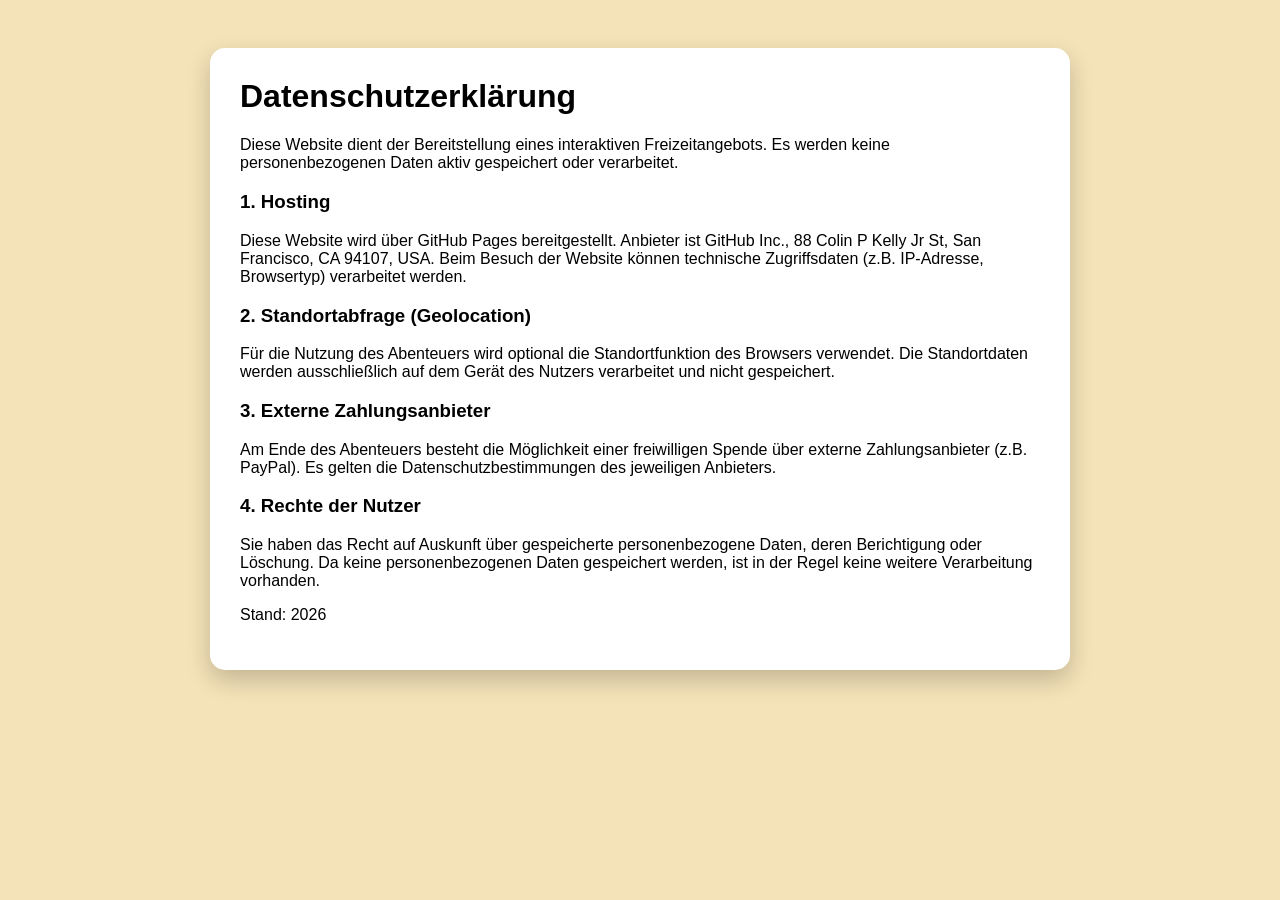
==== datenschutz.html @ e2b3b97d "Add files via upload" ====
<!DOCTYPE html>
<html lang="de">
<head>
<meta charset="UTF-8">
<meta name="viewport" content="width=device-width, initial-scale=1.0">
<title>Datenschutz</title>

<style>
body{
  font-family: Arial;
  background:#f4e2b8;
  padding:40px;
}
.card{
  background:white;
  max-width:800px;
  margin:auto;
  padding:30px;
  border-radius:15px;
  box-shadow:0 10px 25px rgba(0,0,0,0.2);
}
h1{
  margin-top:0;
}
</style>
</head>

<body>

<div class="card">

<h1>Datenschutzerklärung</h1>

<p>
Diese Website dient der Bereitstellung eines interaktiven Freizeitangebots.
Es werden keine personenbezogenen Daten aktiv gespeichert oder verarbeitet.
</p>

<h3>1. Hosting</h3>
<p>
Diese Website wird über GitHub Pages bereitgestellt.
Anbieter ist GitHub Inc., 88 Colin P Kelly Jr St, San Francisco, CA 94107, USA.
Beim Besuch der Website können technische Zugriffsdaten
(z.B. IP-Adresse, Browsertyp) verarbeitet werden.
</p>

<h3>2. Standortabfrage (Geolocation)</h3>
<p>
Für die Nutzung des Abenteuers wird optional die Standortfunktion
des Browsers verwendet. Die Standortdaten werden ausschließlich
auf dem Gerät des Nutzers verarbeitet und nicht gespeichert.
</p>

<h3>3. Externe Zahlungsanbieter</h3>
<p>
Am Ende des Abenteuers besteht die Möglichkeit einer freiwilligen Spende
über externe Zahlungsanbieter (z.B. PayPal).
Es gelten die Datenschutzbestimmungen des jeweiligen Anbieters.
</p>

<h3>4. Rechte der Nutzer</h3>
<p>
Sie haben das Recht auf Auskunft über gespeicherte personenbezogene Daten,
deren Berichtigung oder Löschung.
Da keine personenbezogenen Daten gespeichert werden,
ist in der Regel keine weitere Verarbeitung vorhanden.
</p>

<p>
Stand: 2026
</p>

</div>

</body>
</html>
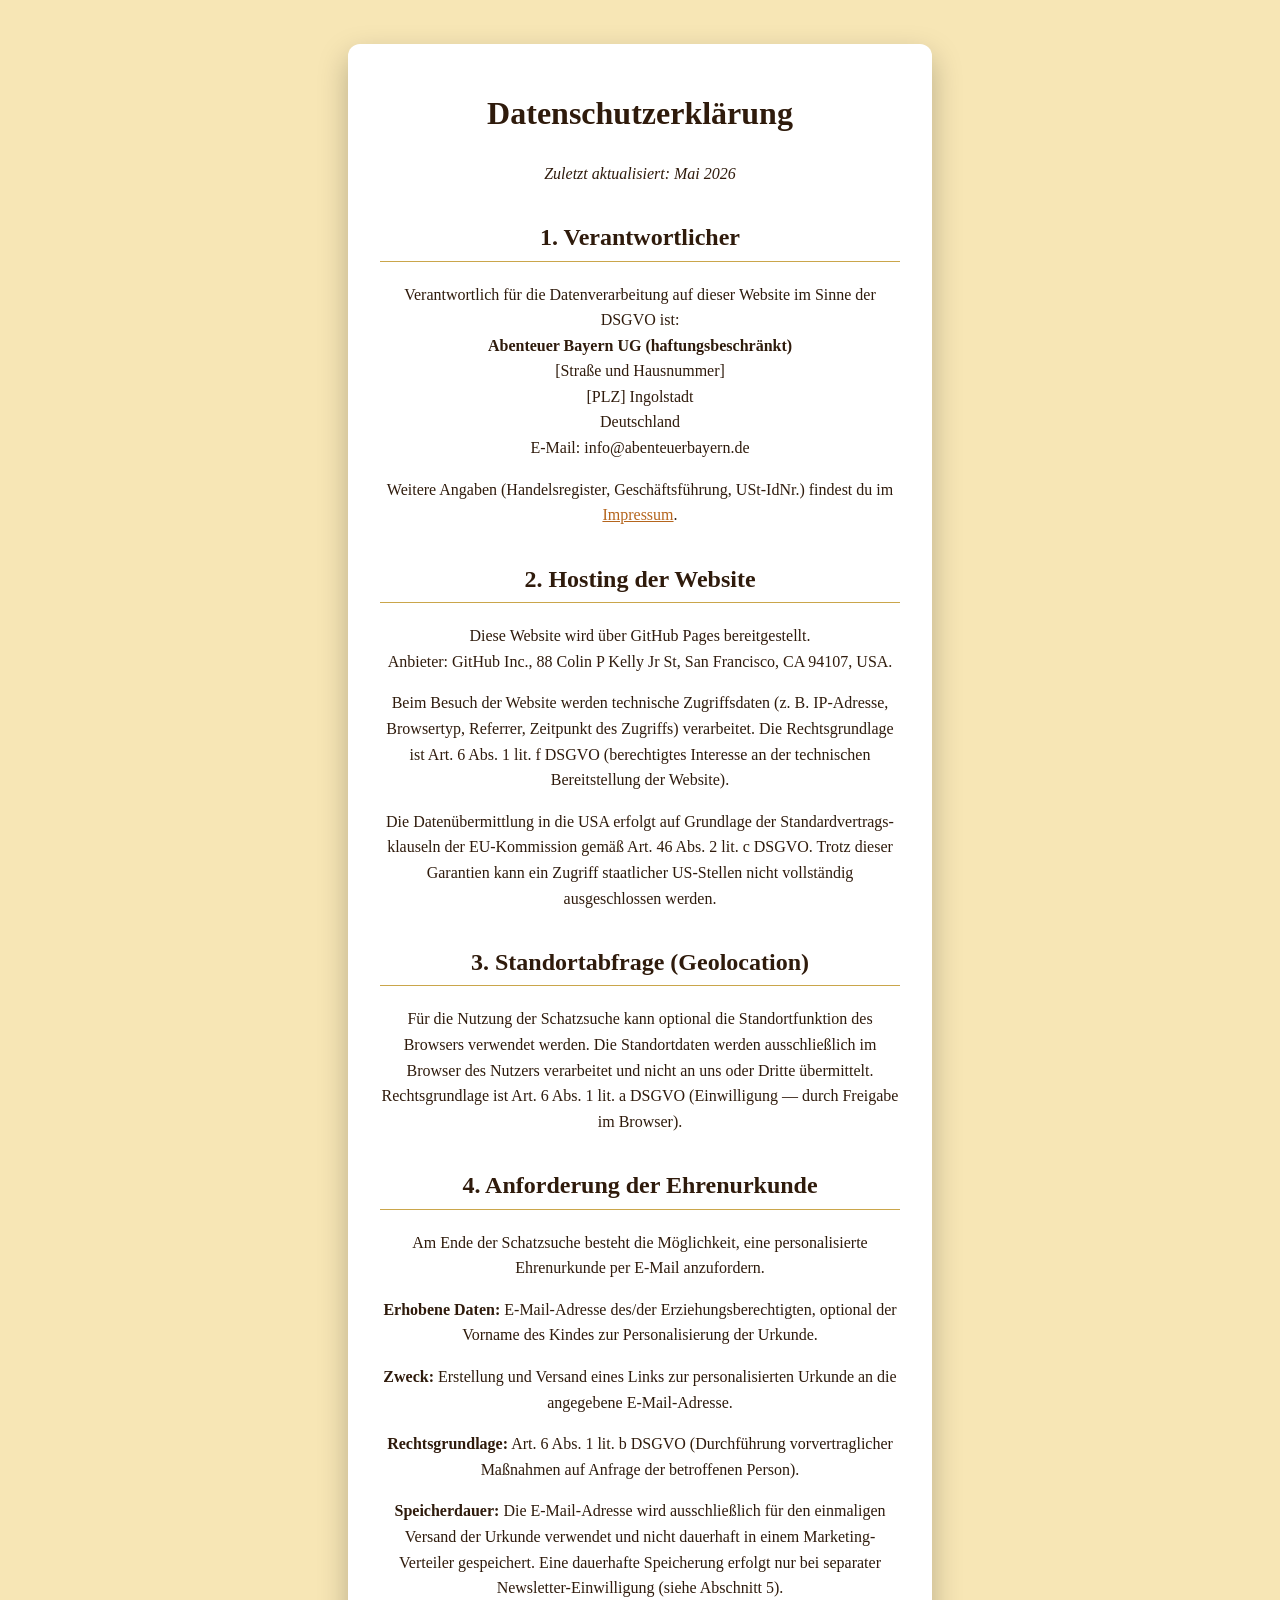
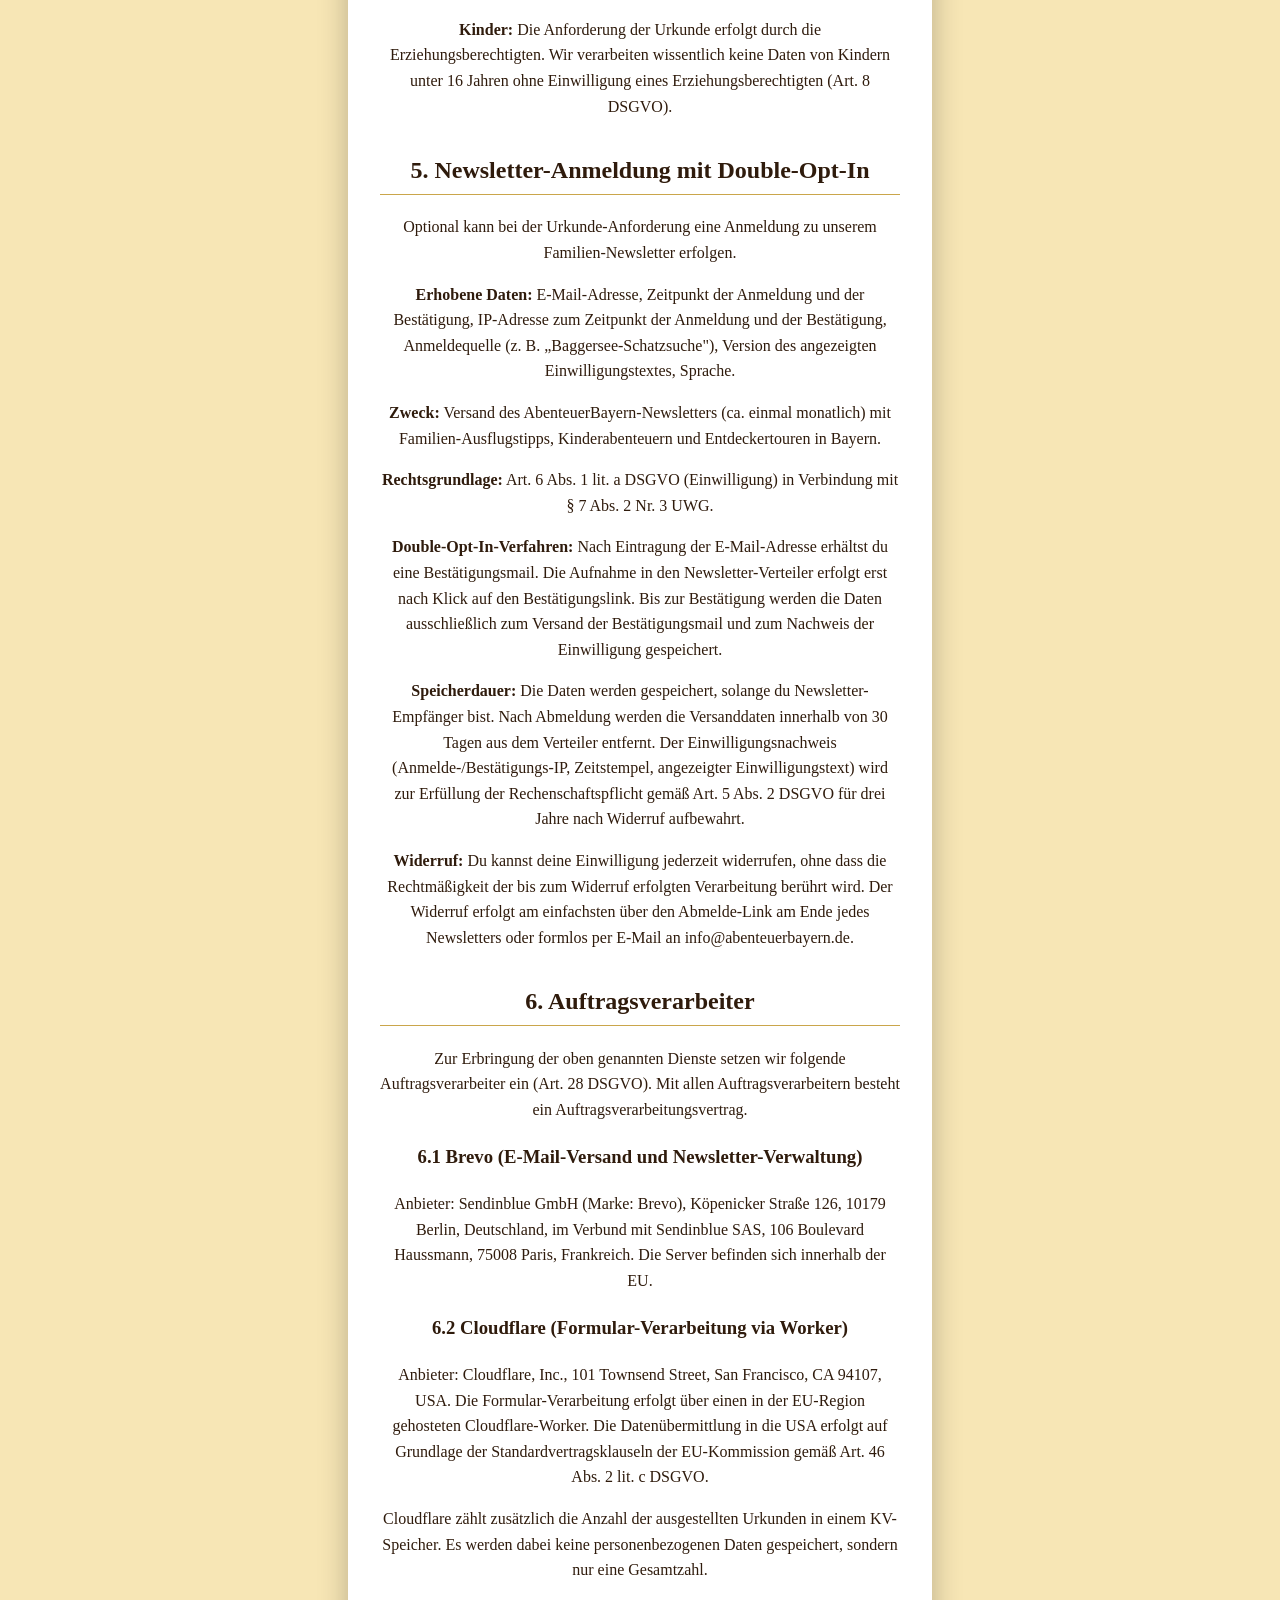
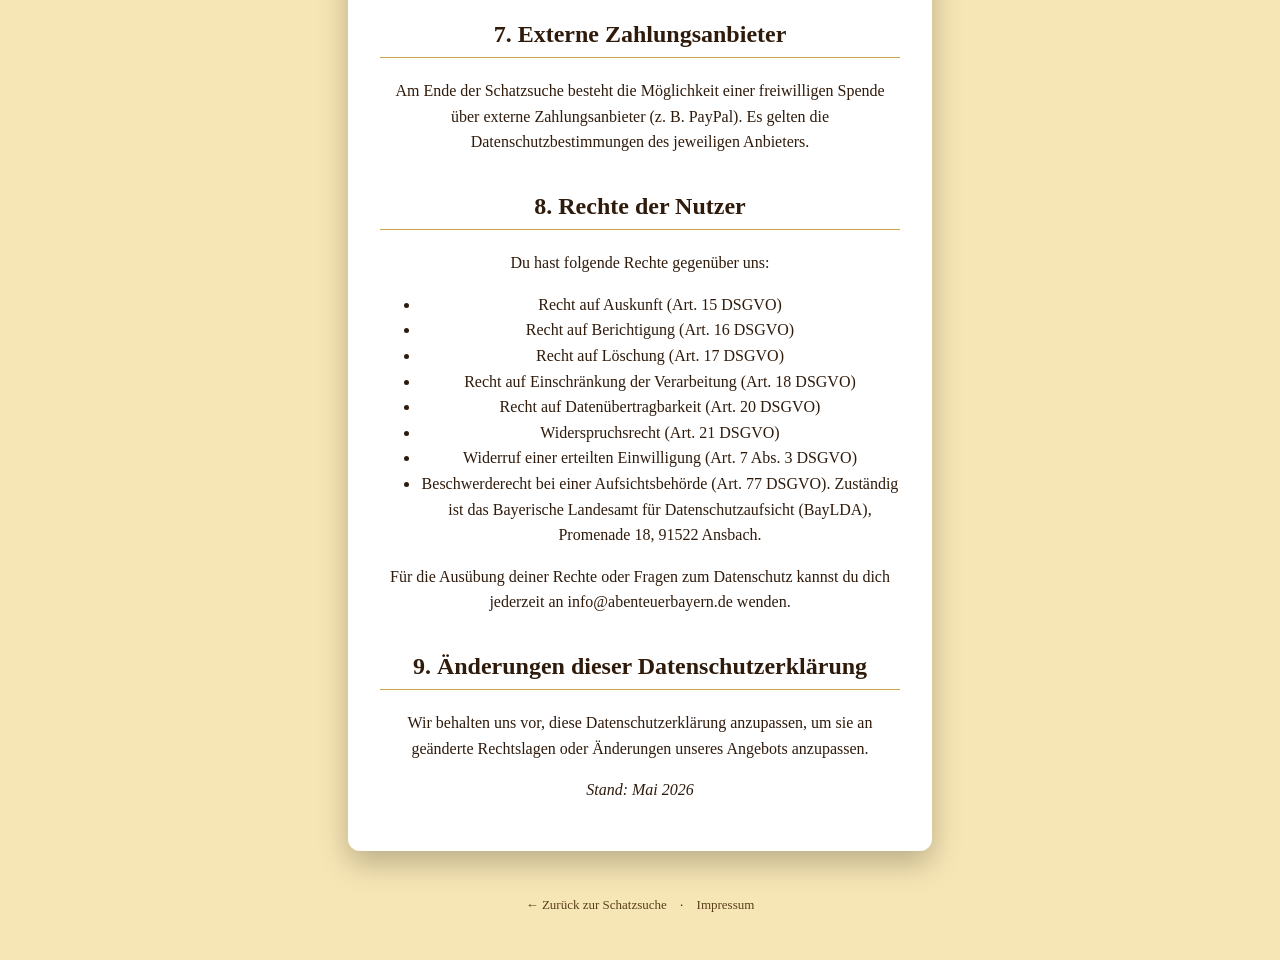
==== commit bc78503a: "Add files via upload" ====
--- a/datenschutz.html
+++ b/datenschutz.html
@@ -1,75 +1,204 @@
 <!DOCTYPE html>
 <html lang="de">
 <head>
-<meta charset="UTF-8">
-<meta name="viewport" content="width=device-width, initial-scale=1.0">
-<title>Datenschutz</title>
-
-<style>
-body{
-  font-family: Arial;
-  background:#f4e2b8;
-  padding:40px;
-}
-.card{
-  background:white;
-  max-width:800px;
-  margin:auto;
-  padding:30px;
-  border-radius:15px;
-  box-shadow:0 10px 25px rgba(0,0,0,0.2);
-}
-h1{
-  margin-top:0;
-}
-</style>
+  <meta charset="UTF-8">
+  <meta name="viewport" content="width=device-width, initial-scale=1.0">
+  <title>Datenschutzerklärung — Der Schatz des Seehüters</title>
+  <link rel="stylesheet" href="style.css">
+  <style>
+    body { max-width: 780px; margin: 0 auto; padding: 24px; font-family: Georgia, serif; line-height: 1.6; color: #2f1b0c; background: #f7e6b5; }
+    h1 { margin-top: 12px; }
+    h2 { margin-top: 32px; border-bottom: 1px solid #caa64b; padding-bottom: 4px; }
+    h3 { margin-top: 20px; }
+    a { color: #b5651d; }
+    .card { background: #fff; padding: 32px; border-radius: 12px; }
+    .footer-links { text-align: center; margin-top: 24px; }
+  </style>
 </head>
-
 <body>
 
 <div class="card">
 
 <h1>Datenschutzerklärung</h1>
-
-<p>
-Diese Website dient der Bereitstellung eines interaktiven Freizeitangebots.
-Es werden keine personenbezogenen Daten aktiv gespeichert oder verarbeitet.
-</p>
-
-<h3>1. Hosting</h3>
-<p>
-Diese Website wird über GitHub Pages bereitgestellt.
-Anbieter ist GitHub Inc., 88 Colin P Kelly Jr St, San Francisco, CA 94107, USA.
-Beim Besuch der Website können technische Zugriffsdaten
-(z.B. IP-Adresse, Browsertyp) verarbeitet werden.
-</p>
-
-<h3>2. Standortabfrage (Geolocation)</h3>
-<p>
-Für die Nutzung des Abenteuers wird optional die Standortfunktion
-des Browsers verwendet. Die Standortdaten werden ausschließlich
-auf dem Gerät des Nutzers verarbeitet und nicht gespeichert.
-</p>
-
-<h3>3. Externe Zahlungsanbieter</h3>
-<p>
-Am Ende des Abenteuers besteht die Möglichkeit einer freiwilligen Spende
-über externe Zahlungsanbieter (z.B. PayPal).
-Es gelten die Datenschutzbestimmungen des jeweiligen Anbieters.
-</p>
-
-<h3>4. Rechte der Nutzer</h3>
-<p>
-Sie haben das Recht auf Auskunft über gespeicherte personenbezogene Daten,
-deren Berichtigung oder Löschung.
-Da keine personenbezogenen Daten gespeichert werden,
-ist in der Regel keine weitere Verarbeitung vorhanden.
-</p>
-
-<p>
-Stand: 2026
-</p>
-
+<p><em>Zuletzt aktualisiert: Mai 2026</em></p>
+
+<h2>1. Verantwortlicher</h2>
+<p>
+  Verantwortlich für die Datenverarbeitung auf dieser Website im Sinne der DSGVO ist:<br>
+  <strong>Abenteuer Bayern UG (haftungsbeschränkt)</strong><br>
+  [Straße und Hausnummer]<br>
+  [PLZ] Ingolstadt<br>
+  Deutschland<br>
+  E-Mail: info@abenteuerbayern.de
+</p>
+<p>
+  Weitere Angaben (Handelsregister, Geschäftsführung, USt-IdNr.) findest du im
+  <a href="impressum.html">Impressum</a>.
+</p>
+
+<h2>2. Hosting der Website</h2>
+<p>
+  Diese Website wird über GitHub Pages bereitgestellt.<br>
+  Anbieter: GitHub Inc., 88 Colin P Kelly Jr St, San Francisco, CA 94107, USA.
+</p>
+<p>
+  Beim Besuch der Website werden technische Zugriffsdaten (z. B. IP-Adresse,
+  Browsertyp, Referrer, Zeitpunkt des Zugriffs) verarbeitet. Die Rechtsgrundlage
+  ist Art. 6 Abs. 1 lit. f DSGVO (berechtigtes Interesse an der technischen
+  Bereitstellung der Website).
+</p>
+<p>
+  Die Datenübermittlung in die USA erfolgt auf Grundlage der Standardvertrags-
+  klauseln der EU-Kommission gemäß Art. 46 Abs. 2 lit. c DSGVO. Trotz dieser
+  Garantien kann ein Zugriff staatlicher US-Stellen nicht vollständig ausgeschlossen
+  werden.
+</p>
+
+<h2>3. Standortabfrage (Geolocation)</h2>
+<p>
+  Für die Nutzung der Schatzsuche kann optional die Standortfunktion des Browsers
+  verwendet werden. Die Standortdaten werden ausschließlich im Browser des Nutzers
+  verarbeitet und nicht an uns oder Dritte übermittelt. Rechtsgrundlage ist Art. 6
+  Abs. 1 lit. a DSGVO (Einwilligung — durch Freigabe im Browser).
+</p>
+
+<h2>4. Anforderung der Ehrenurkunde</h2>
+<p>
+  Am Ende der Schatzsuche besteht die Möglichkeit, eine personalisierte
+  Ehrenurkunde per E-Mail anzufordern.
+</p>
+<p>
+  <strong>Erhobene Daten:</strong> E-Mail-Adresse des/der Erziehungsberechtigten,
+  optional der Vorname des Kindes zur Personalisierung der Urkunde.
+</p>
+<p>
+  <strong>Zweck:</strong> Erstellung und Versand eines Links zur personalisierten
+  Urkunde an die angegebene E-Mail-Adresse.
+</p>
+<p>
+  <strong>Rechtsgrundlage:</strong> Art. 6 Abs. 1 lit. b DSGVO (Durchführung
+  vorvertraglicher Maßnahmen auf Anfrage der betroffenen Person).
+</p>
+<p>
+  <strong>Speicherdauer:</strong> Die E-Mail-Adresse wird ausschließlich für den
+  einmaligen Versand der Urkunde verwendet und nicht dauerhaft in einem Marketing-
+  Verteiler gespeichert. Eine dauerhafte Speicherung erfolgt nur bei separater
+  Newsletter-Einwilligung (siehe Abschnitt 5).
+</p>
+<p>
+  <strong>Kinder:</strong> Die Anforderung der Urkunde erfolgt durch die
+  Erziehungsberechtigten. Wir verarbeiten wissentlich keine Daten von Kindern
+  unter 16 Jahren ohne Einwilligung eines Erziehungsberechtigten (Art. 8 DSGVO).
+</p>
+
+<h2>5. Newsletter-Anmeldung mit Double-Opt-In</h2>
+<p>
+  Optional kann bei der Urkunde-Anforderung eine Anmeldung zu unserem
+  Familien-Newsletter erfolgen.
+</p>
+<p>
+  <strong>Erhobene Daten:</strong> E-Mail-Adresse, Zeitpunkt der Anmeldung und
+  der Bestätigung, IP-Adresse zum Zeitpunkt der Anmeldung und der Bestätigung,
+  Anmeldequelle (z. B. „Baggersee-Schatzsuche"), Version des angezeigten
+  Einwilligungstextes, Sprache.
+</p>
+<p>
+  <strong>Zweck:</strong> Versand des AbenteuerBayern-Newsletters (ca. einmal
+  monatlich) mit Familien-Ausflugstipps, Kinderabenteuern und Entdeckertouren in
+  Bayern.
+</p>
+<p>
+  <strong>Rechtsgrundlage:</strong> Art. 6 Abs. 1 lit. a DSGVO (Einwilligung) in
+  Verbindung mit § 7 Abs. 2 Nr. 3 UWG.
+</p>
+<p>
+  <strong>Double-Opt-In-Verfahren:</strong> Nach Eintragung der E-Mail-Adresse
+  erhältst du eine Bestätigungsmail. Die Aufnahme in den Newsletter-Verteiler
+  erfolgt erst nach Klick auf den Bestätigungslink. Bis zur Bestätigung werden
+  die Daten ausschließlich zum Versand der Bestätigungsmail und zum Nachweis
+  der Einwilligung gespeichert.
+</p>
+<p>
+  <strong>Speicherdauer:</strong> Die Daten werden gespeichert, solange du
+  Newsletter-Empfänger bist. Nach Abmeldung werden die Versanddaten innerhalb
+  von 30 Tagen aus dem Verteiler entfernt. Der Einwilligungsnachweis
+  (Anmelde-/Bestätigungs-IP, Zeitstempel, angezeigter Einwilligungstext) wird
+  zur Erfüllung der Rechenschaftspflicht gemäß Art. 5 Abs. 2 DSGVO für drei
+  Jahre nach Widerruf aufbewahrt.
+</p>
+<p>
+  <strong>Widerruf:</strong> Du kannst deine Einwilligung jederzeit widerrufen,
+  ohne dass die Rechtmäßigkeit der bis zum Widerruf erfolgten Verarbeitung
+  berührt wird. Der Widerruf erfolgt am einfachsten über den Abmelde-Link am
+  Ende jedes Newsletters oder formlos per E-Mail an info@abenteuerbayern.de.
+</p>
+
+<h2>6. Auftragsverarbeiter</h2>
+<p>
+  Zur Erbringung der oben genannten Dienste setzen wir folgende Auftragsverarbeiter
+  ein (Art. 28 DSGVO). Mit allen Auftragsverarbeitern besteht ein
+  Auftragsverarbeitungsvertrag.
+</p>
+
+<h3>6.1 Brevo (E-Mail-Versand und Newsletter-Verwaltung)</h3>
+<p>
+  Anbieter: Sendinblue GmbH (Marke: Brevo), Köpenicker Straße 126, 10179 Berlin,
+  Deutschland, im Verbund mit Sendinblue SAS, 106 Boulevard Haussmann, 75008
+  Paris, Frankreich. Die Server befinden sich innerhalb der EU.
+</p>
+
+<h3>6.2 Cloudflare (Formular-Verarbeitung via Worker)</h3>
+<p>
+  Anbieter: Cloudflare, Inc., 101 Townsend Street, San Francisco, CA 94107, USA.
+  Die Formular-Verarbeitung erfolgt über einen in der EU-Region gehosteten
+  Cloudflare-Worker. Die Datenübermittlung in die USA erfolgt auf Grundlage
+  der Standardvertragsklauseln der EU-Kommission gemäß Art. 46 Abs. 2 lit. c
+  DSGVO.
+</p>
+<p>
+  Cloudflare zählt zusätzlich die Anzahl der ausgestellten Urkunden in einem
+  KV-Speicher. Es werden dabei keine personenbezogenen Daten gespeichert,
+  sondern nur eine Gesamtzahl.
+</p>
+
+<h2>7. Externe Zahlungsanbieter</h2>
+<p>
+  Am Ende der Schatzsuche besteht die Möglichkeit einer freiwilligen Spende
+  über externe Zahlungsanbieter (z. B. PayPal). Es gelten die
+  Datenschutzbestimmungen des jeweiligen Anbieters.
+</p>
+
+<h2>8. Rechte der Nutzer</h2>
+<p>Du hast folgende Rechte gegenüber uns:</p>
+<ul>
+  <li>Recht auf Auskunft (Art. 15 DSGVO)</li>
+  <li>Recht auf Berichtigung (Art. 16 DSGVO)</li>
+  <li>Recht auf Löschung (Art. 17 DSGVO)</li>
+  <li>Recht auf Einschränkung der Verarbeitung (Art. 18 DSGVO)</li>
+  <li>Recht auf Datenübertragbarkeit (Art. 20 DSGVO)</li>
+  <li>Widerspruchsrecht (Art. 21 DSGVO)</li>
+  <li>Widerruf einer erteilten Einwilligung (Art. 7 Abs. 3 DSGVO)</li>
+  <li>Beschwerderecht bei einer Aufsichtsbehörde (Art. 77 DSGVO). Zuständig ist
+    das Bayerische Landesamt für Datenschutzaufsicht (BayLDA), Promenade 18,
+    91522 Ansbach.</li>
+</ul>
+<p>
+  Für die Ausübung deiner Rechte oder Fragen zum Datenschutz kannst du dich
+  jederzeit an info@abenteuerbayern.de wenden.
+</p>
+
+<h2>9. Änderungen dieser Datenschutzerklärung</h2>
+<p>
+  Wir behalten uns vor, diese Datenschutzerklärung anzupassen, um sie an
+  geänderte Rechtslagen oder Änderungen unseres Angebots anzupassen.
+</p>
+
+<p><em>Stand: Mai 2026</em></p>
+
+</div>
+
+<div class="footer-links">
+  <a href="index.html">← Zurück zur Schatzsuche</a> · <a href="impressum.html">Impressum</a>
 </div>
 
 </body>
--- a/style.css
+++ b/style.css
@@ -0,0 +1,275 @@
+/* =============================================
+   DER SCHATZ DES SEEHÜTERS — Stylesheet
+   ============================================= */
+
+body {
+  margin: 0;
+  font-family: 'Trebuchet MS', Arial;
+  text-align: center;
+  color: #2f1b0c;
+  background-image: url("pirate-adventure.jpg");
+  background-size: cover;
+  background-position: center;
+  background-attachment: fixed;
+}
+
+/* LAYOUT */
+.overlay {
+  background: transparent;
+  min-height: 100vh;
+  padding-bottom: 40px;
+  display: flex;
+  flex-direction: column;
+  align-items: center;
+}
+
+.header {
+  padding: 25px;
+  font-family: 'Pirata One', cursive;
+  font-size: 32px;
+  color: #5a3e1b;
+}
+
+/* PROGRESS BAR */
+.progress {
+  margin: 10px auto;
+  width: 240px;
+  height: 12px;
+  background: #ddd;
+  border-radius: 10px;
+  overflow: hidden;
+}
+
+.progress-bar {
+  height: 100%;
+  background: #ffb703;
+  transition: width 0.5s ease;
+}
+
+/* CARD */
+.card {
+  background: white;
+  margin: 20px auto;
+  padding: 30px;
+  border-radius: 20px;
+  max-width: 520px;
+  box-shadow: 0 12px 30px rgba(0, 0, 0, 0.25);
+}
+
+.story {
+  font-size: 18px;
+  line-height: 1.6;
+}
+
+/* BUTTONS */
+button {
+  padding: 16px 28px;
+  font-size: 18px;
+  border: none;
+  border-radius: 14px;
+  background: #ffb703;
+  cursor: pointer;
+  margin-top: 18px;
+  font-weight: bold;
+  transition: background 0.2s;
+}
+
+button:hover {
+  background: #faa307;
+}
+
+button:active {
+  transform: scale(0.97);
+}
+
+/* ANSWER BUTTONS */
+.answer-buttons {
+  display: flex;
+  flex-direction: column;
+  gap: 10px;
+  margin-top: 15px;
+}
+
+.answer-btn {
+  padding: 14px 20px;
+  font-size: 17px;
+  border: 2px solid #ddd;
+  border-radius: 12px;
+  background: #fff;
+  cursor: pointer;
+  font-weight: normal;
+  margin-top: 0;
+  transition: all 0.2s;
+}
+
+.answer-btn:hover {
+  border-color: #ffb703;
+  background: #fff8e7;
+}
+
+/* TEXT INPUT */
+input {
+  padding: 12px;
+  font-size: 18px;
+  border-radius: 10px;
+  border: 1px solid #ccc;
+  margin-top: 10px;
+  width: 80%;
+  max-width: 200px;
+}
+
+/* STATES */
+.hidden {
+  display: none;
+}
+
+.success {
+  color: green;
+  font-weight: bold;
+  font-size: 20px;
+}
+
+.error {
+  color: #c0392b;
+  font-weight: bold;
+}
+
+.checking {
+  color: #8e6b00;
+  font-weight: bold;
+}
+
+/* DID YOU KNOW */
+.didyouknow {
+  background: #f3e5ab;
+  padding: 15px;
+  border-radius: 15px;
+  margin: 20px 0;
+  border-left: 6px solid #ffb703;
+  text-align: left;
+}
+
+/* HINT BOX */
+.hintbox {
+  background: #e8f5e9;
+  padding: 14px;
+  border-radius: 12px;
+  margin-top: 15px;
+  border-left: 6px solid #66bb6a;
+  text-align: left;
+}
+
+/* CHEST ANIMATION */
+.chest {
+  font-size: 120px;
+  margin-top: 20px;
+  animation: bounce 2s infinite;
+  cursor: pointer;
+}
+
+@keyframes bounce {
+  0%   { transform: translateY(0) }
+  50%  { transform: translateY(-10px) }
+  100% { transform: translateY(0) }
+}
+
+/* COIN RAIN */
+.coin {
+  position: fixed;
+  font-size: 28px;
+  z-index: 999;
+  animation: coinfall 3s linear forwards;
+  pointer-events: none;
+}
+
+@keyframes coinfall {
+  0%   { transform: translateY(-50px) }
+  100% { transform: translateY(110vh) }
+}
+
+/* NEXT CLUE BOX */
+.next-box {
+  margin-top: 25px;
+}
+
+.next-box button {
+  padding: 16px 28px;
+  font-size: 18px;
+}
+
+/* DISTANCE INFO */
+.distance-info {
+  font-size: 14px;
+  color: #8e6b00;
+  margin-top: 8px;
+}
+
+/* FOOTER */
+.footer-links {
+  margin-top: auto;
+  padding: 20px;
+  font-size: 13px;
+}
+
+.footer-links a {
+  color: #5a3e1b;
+  text-decoration: none;
+  margin: 0 10px;
+}
+
+.footer-links a:hover {
+  text-decoration: underline;
+}
+
+/* BACK NAVIGATION */
+.nav-bar {
+  width: 100%;
+  max-width: 520px;
+  display: flex;
+  justify-content: flex-start;
+  padding: 0 10px;
+  margin-bottom: -10px;
+}
+
+.back-link {
+  color: #5a3e1b;
+  text-decoration: none;
+  font-size: 15px;
+  padding: 6px 12px;
+  border-radius: 8px;
+  background: rgba(255,255,255,0.6);
+  transition: background 0.2s;
+}
+
+.back-link:hover {
+  background: rgba(255,255,255,0.9);
+}
+
+/* RESET BUTTON (index) */
+.reset-link {
+  color: #999;
+  font-size: 12px;
+  text-decoration: none;
+  cursor: pointer;
+  margin-top: 10px;
+  display: inline-block;
+}
+
+.reset-link:hover {
+  color: #c0392b;
+}
+
+/* CONFETTI (final page) */
+.confetti {
+  position: fixed;
+  width: 10px;
+  height: 10px;
+  z-index: 999;
+  animation: fall 4s linear forwards;
+  pointer-events: none;
+}
+
+@keyframes fall {
+  0%   { transform: translateY(-20px) rotate(0deg) }
+  100% { transform: translateY(110vh) rotate(720deg) }
+}
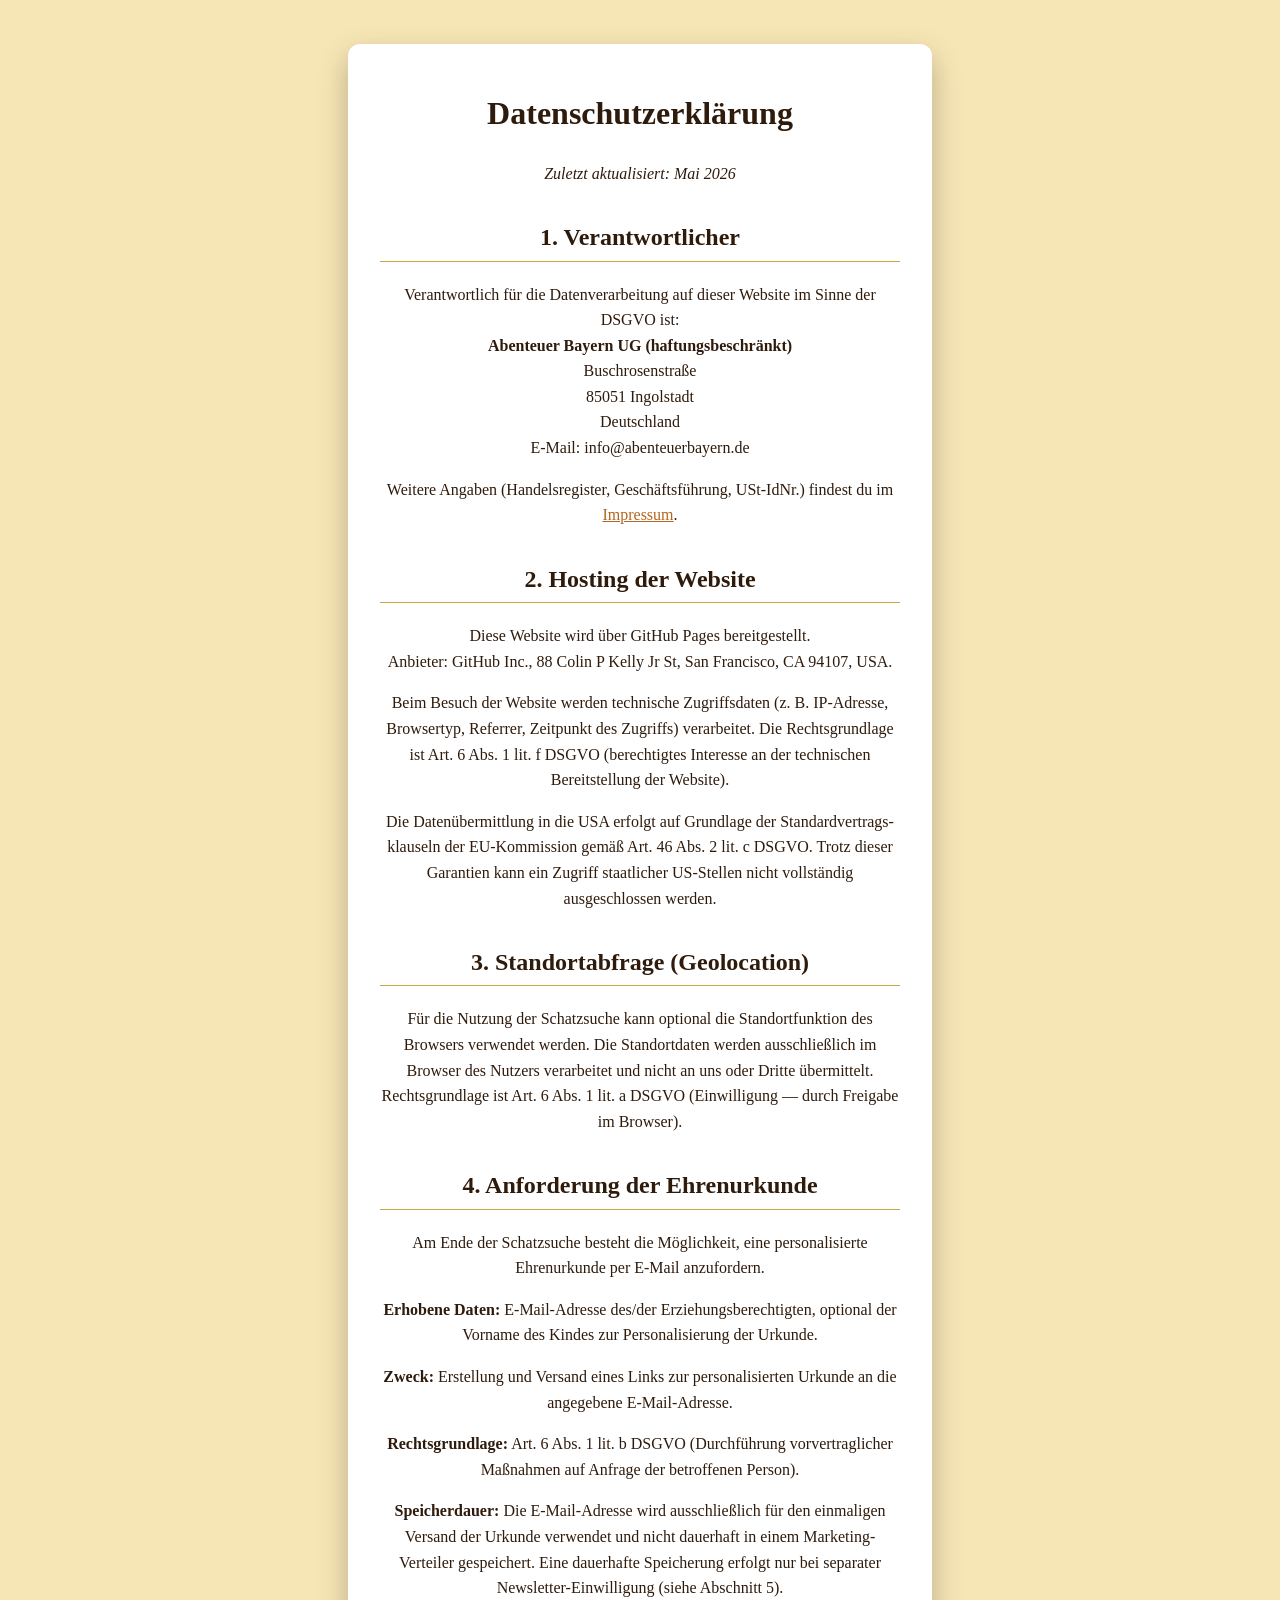
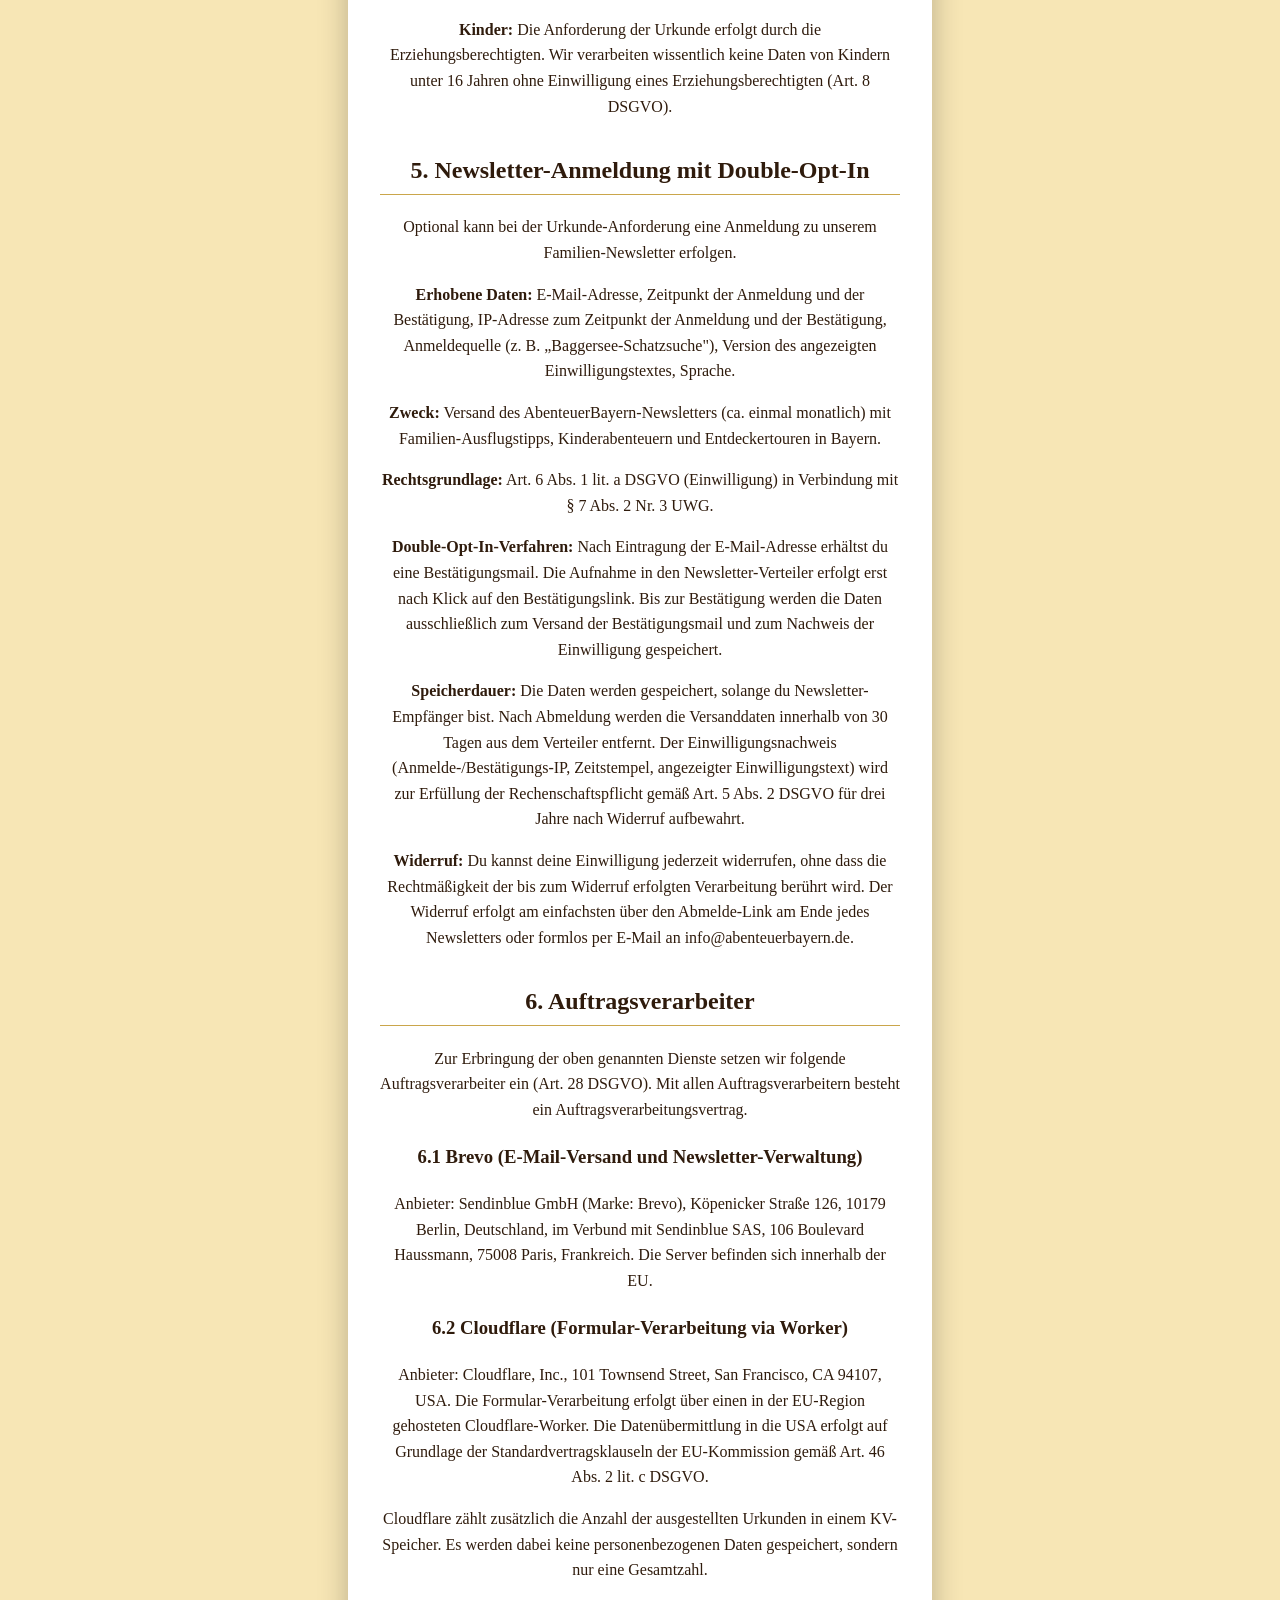
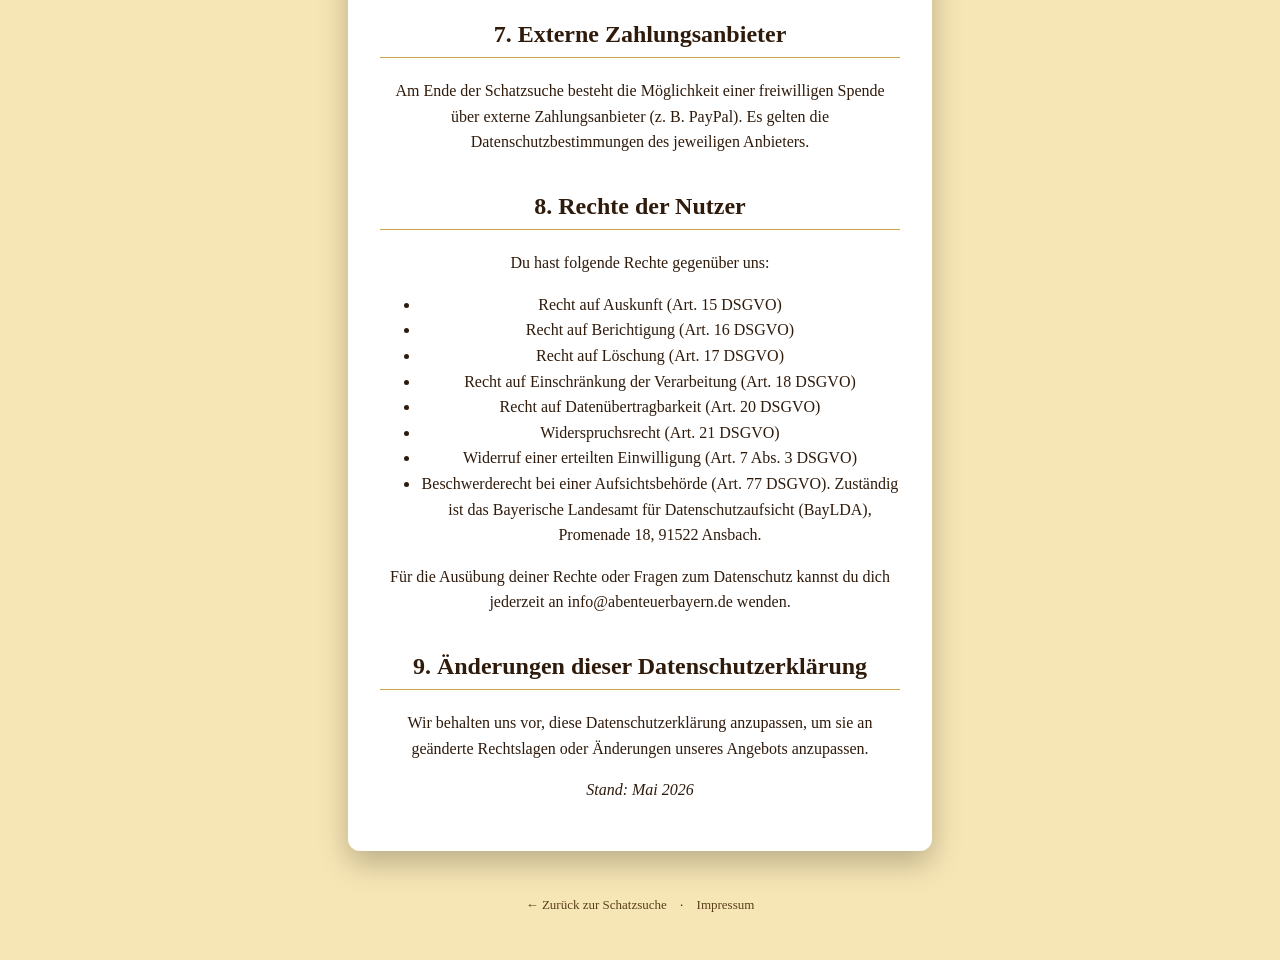
==== commit 1a35b4f0: "Add files via upload" ====
--- a/datenschutz.html
+++ b/datenschutz.html
@@ -26,8 +26,8 @@
 <p>
   Verantwortlich für die Datenverarbeitung auf dieser Website im Sinne der DSGVO ist:<br>
   <strong>Abenteuer Bayern UG (haftungsbeschränkt)</strong><br>
-  [Straße und Hausnummer]<br>
-  [PLZ] Ingolstadt<br>
+  Buschrosenstraße<br>
+  85051 Ingolstadt<br>
   Deutschland<br>
   E-Mail: info@abenteuerbayern.de
 </p>
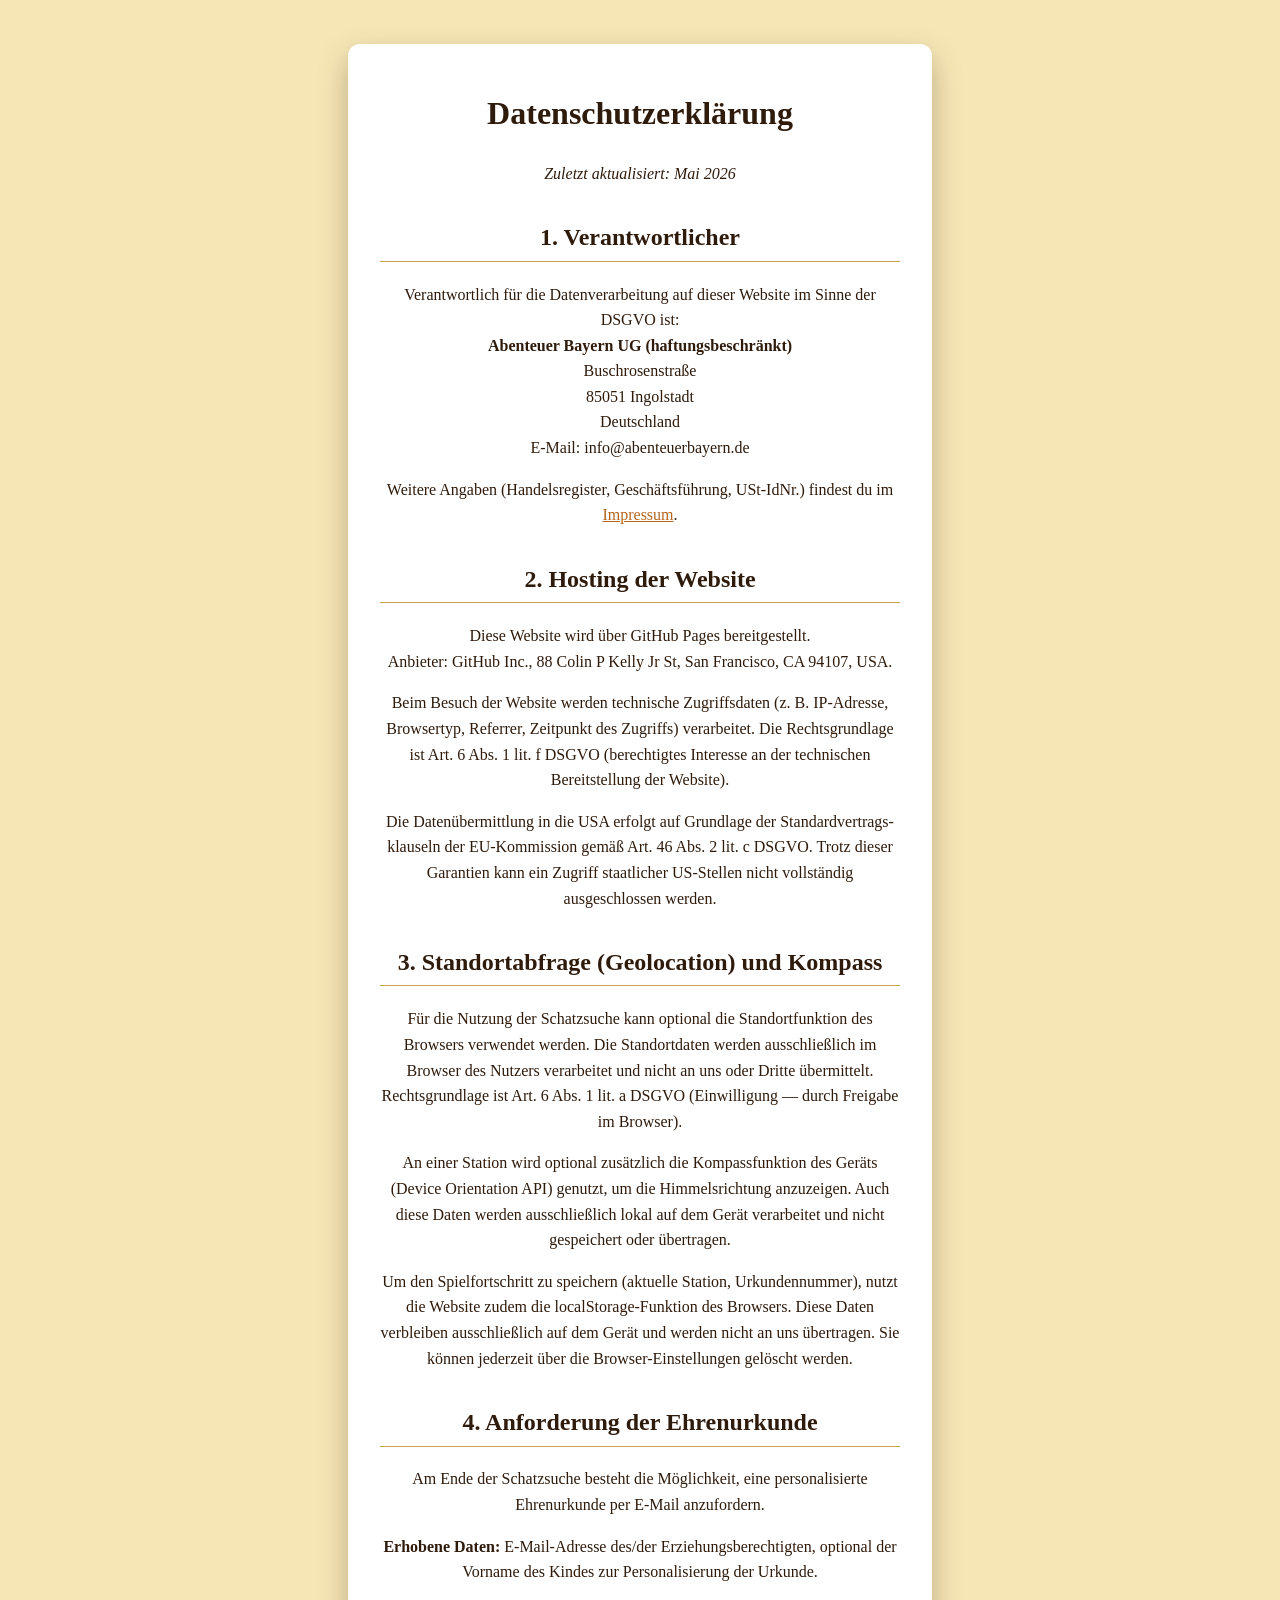
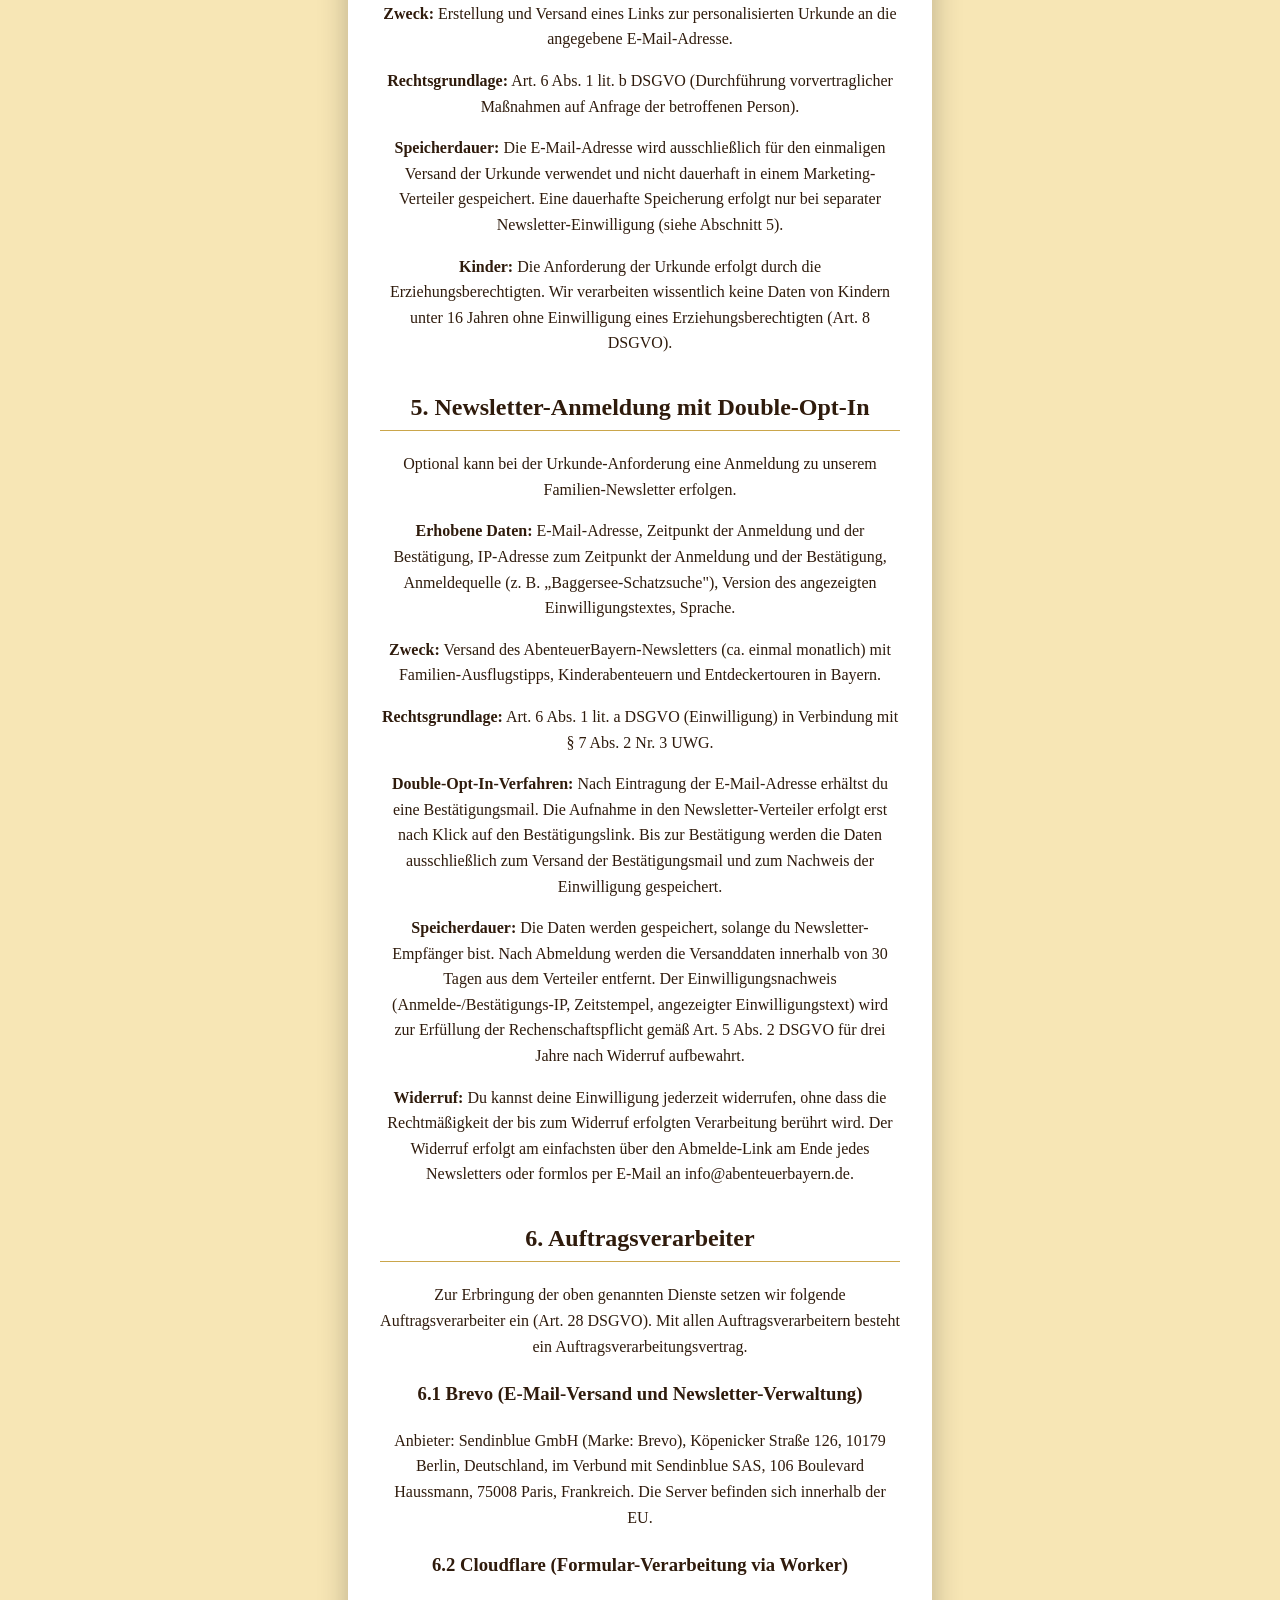
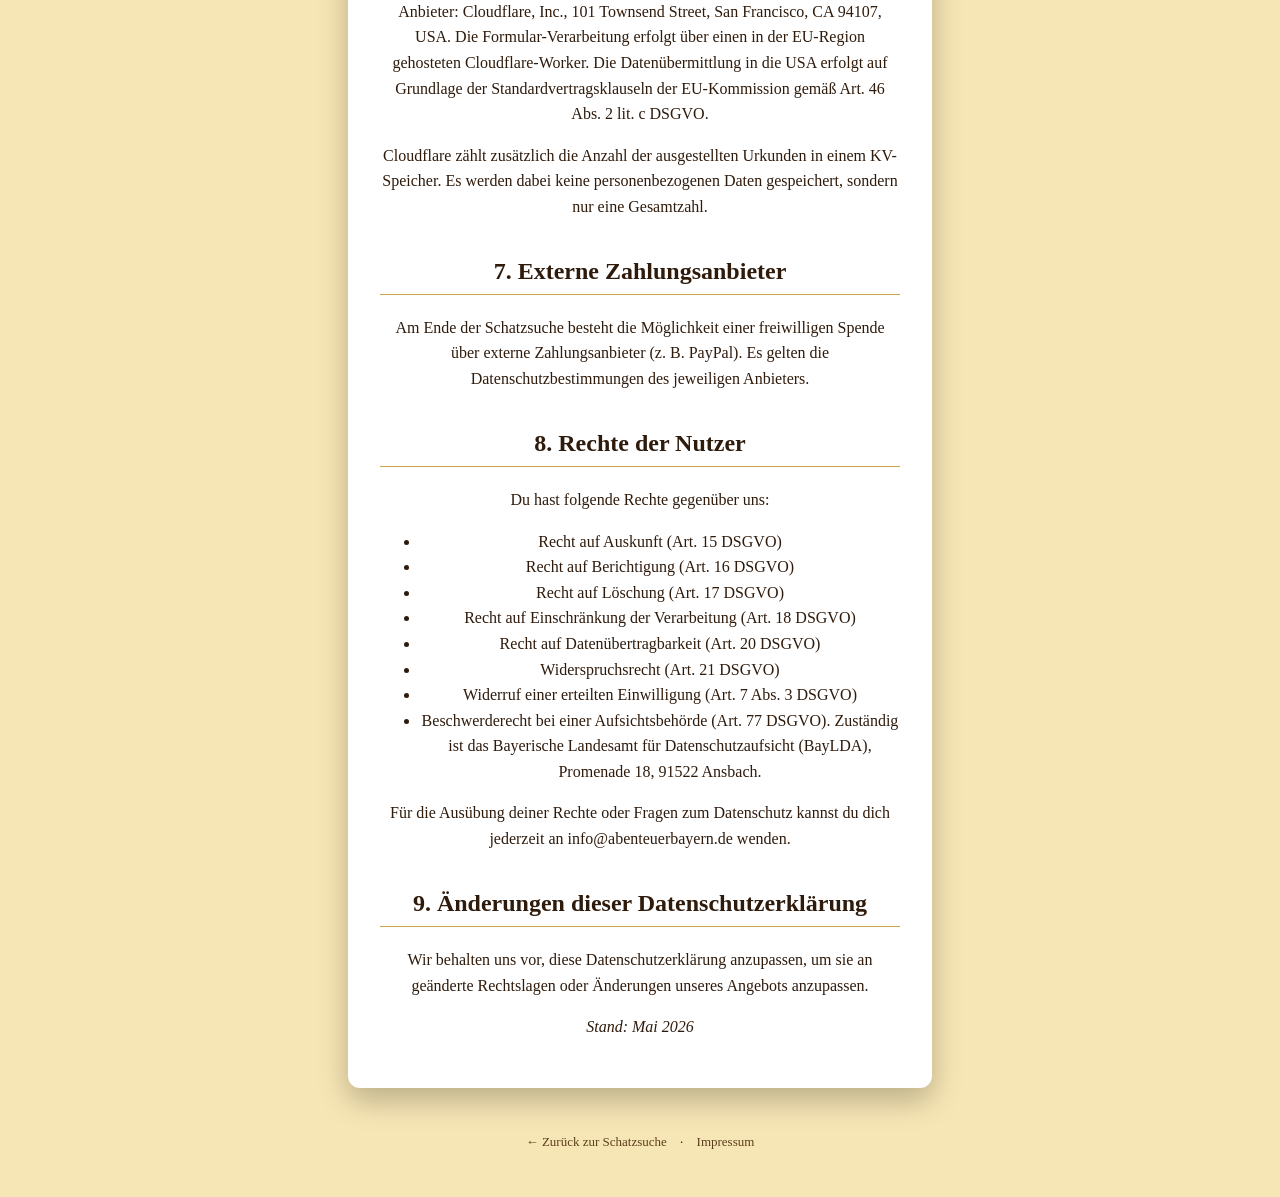
==== commit 22d88d26: "Add files via upload" ====
--- a/datenschutz.html
+++ b/datenschutz.html
@@ -54,12 +54,24 @@
   werden.
 </p>
 
-<h2>3. Standortabfrage (Geolocation)</h2>
+<h2>3. Standortabfrage (Geolocation) und Kompass</h2>
 <p>
   Für die Nutzung der Schatzsuche kann optional die Standortfunktion des Browsers
   verwendet werden. Die Standortdaten werden ausschließlich im Browser des Nutzers
   verarbeitet und nicht an uns oder Dritte übermittelt. Rechtsgrundlage ist Art. 6
   Abs. 1 lit. a DSGVO (Einwilligung — durch Freigabe im Browser).
+</p>
+<p>
+  An einer Station wird optional zusätzlich die Kompassfunktion des Geräts
+  (Device Orientation API) genutzt, um die Himmelsrichtung anzuzeigen. Auch
+  diese Daten werden ausschließlich lokal auf dem Gerät verarbeitet und nicht
+  gespeichert oder übertragen.
+</p>
+<p>
+  Um den Spielfortschritt zu speichern (aktuelle Station, Urkundennummer),
+  nutzt die Website zudem die localStorage-Funktion des Browsers. Diese Daten
+  verbleiben ausschließlich auf dem Gerät und werden nicht an uns übertragen.
+  Sie können jederzeit über die Browser-Einstellungen gelöscht werden.
 </p>
 
 <h2>4. Anforderung der Ehrenurkunde</h2>
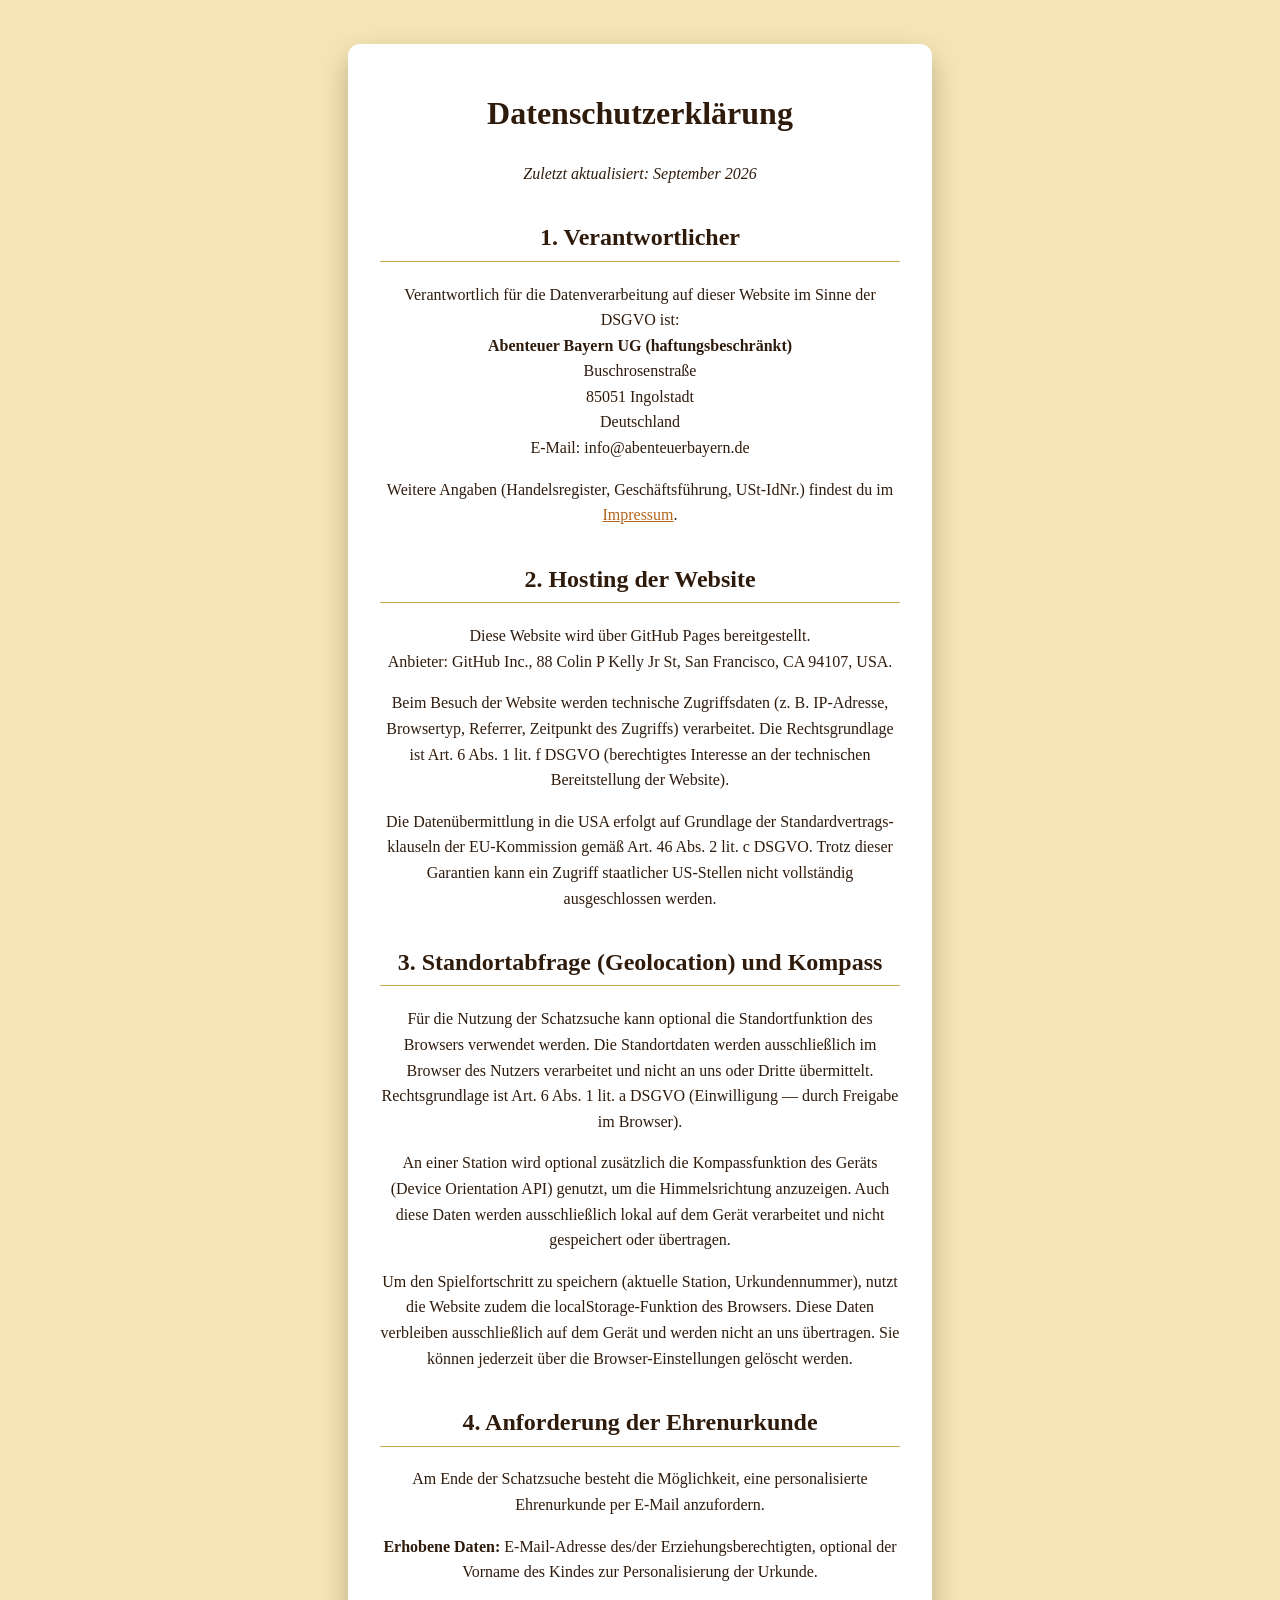
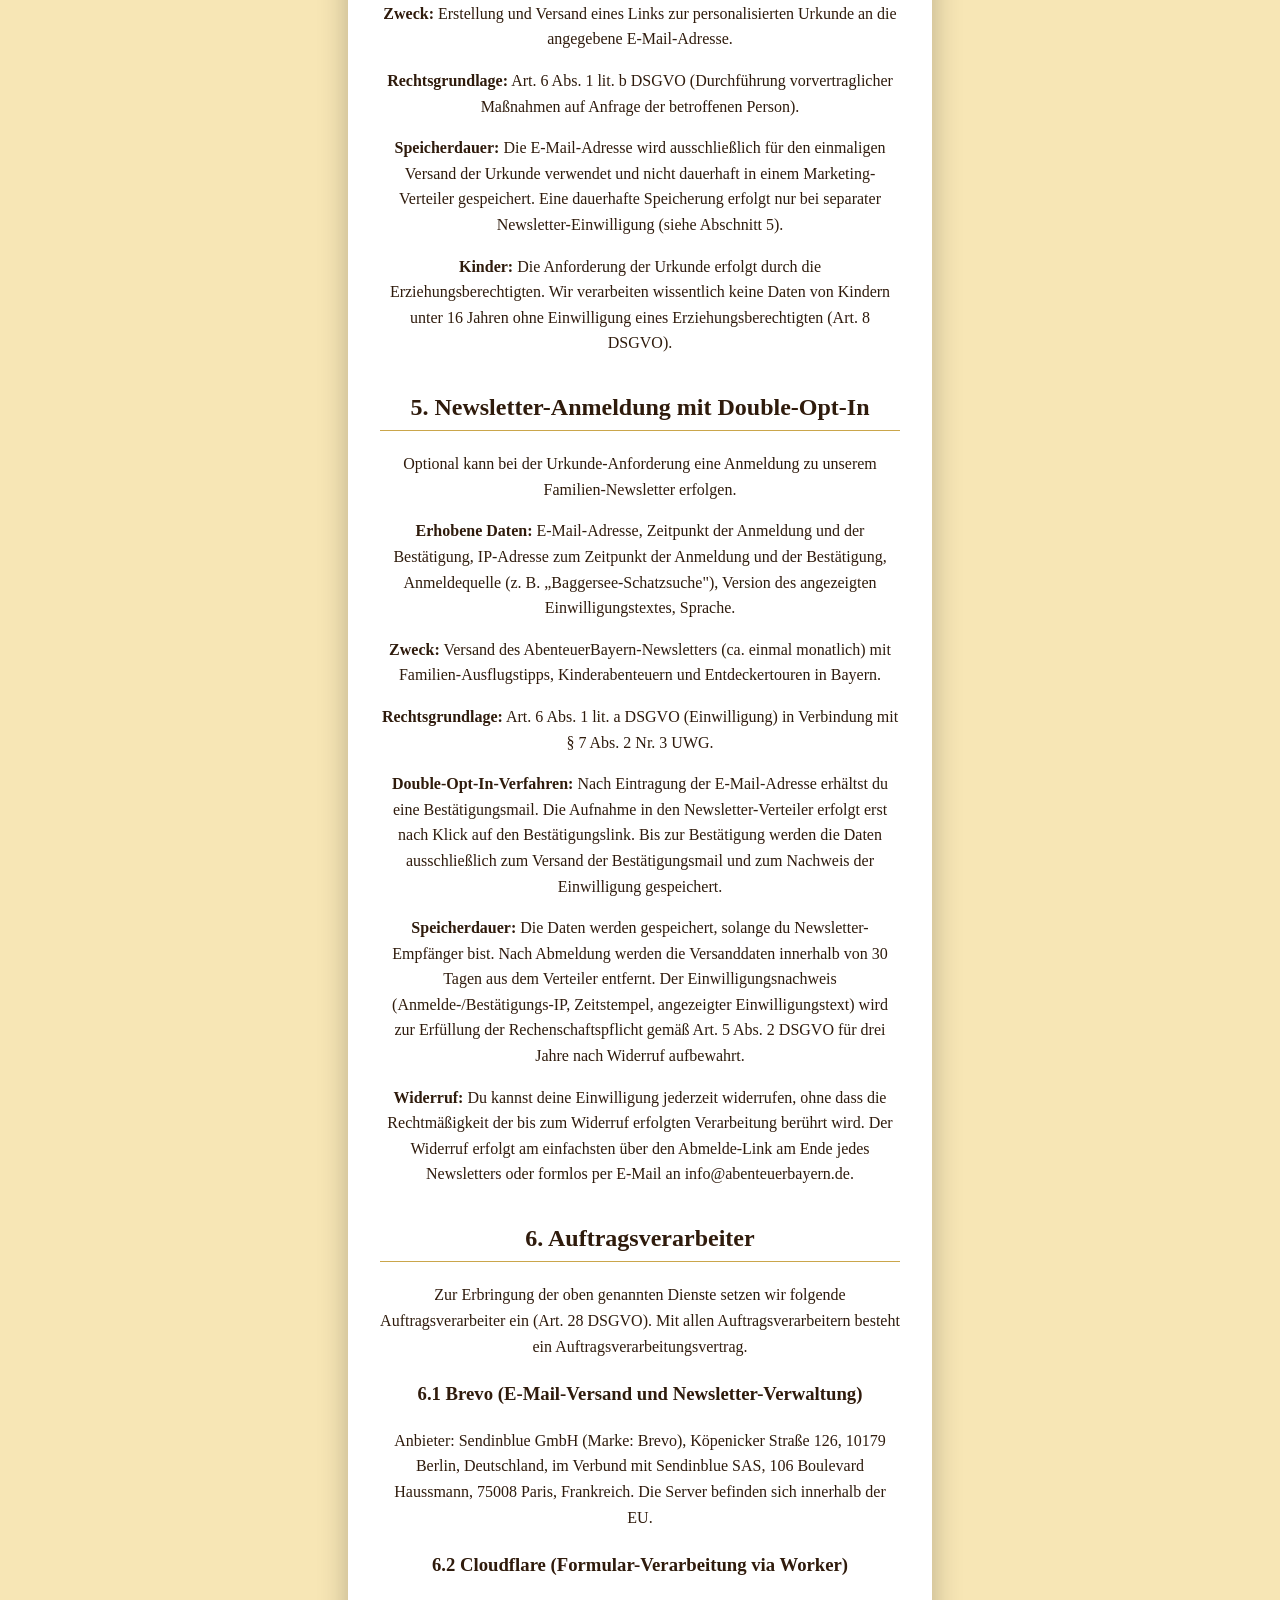
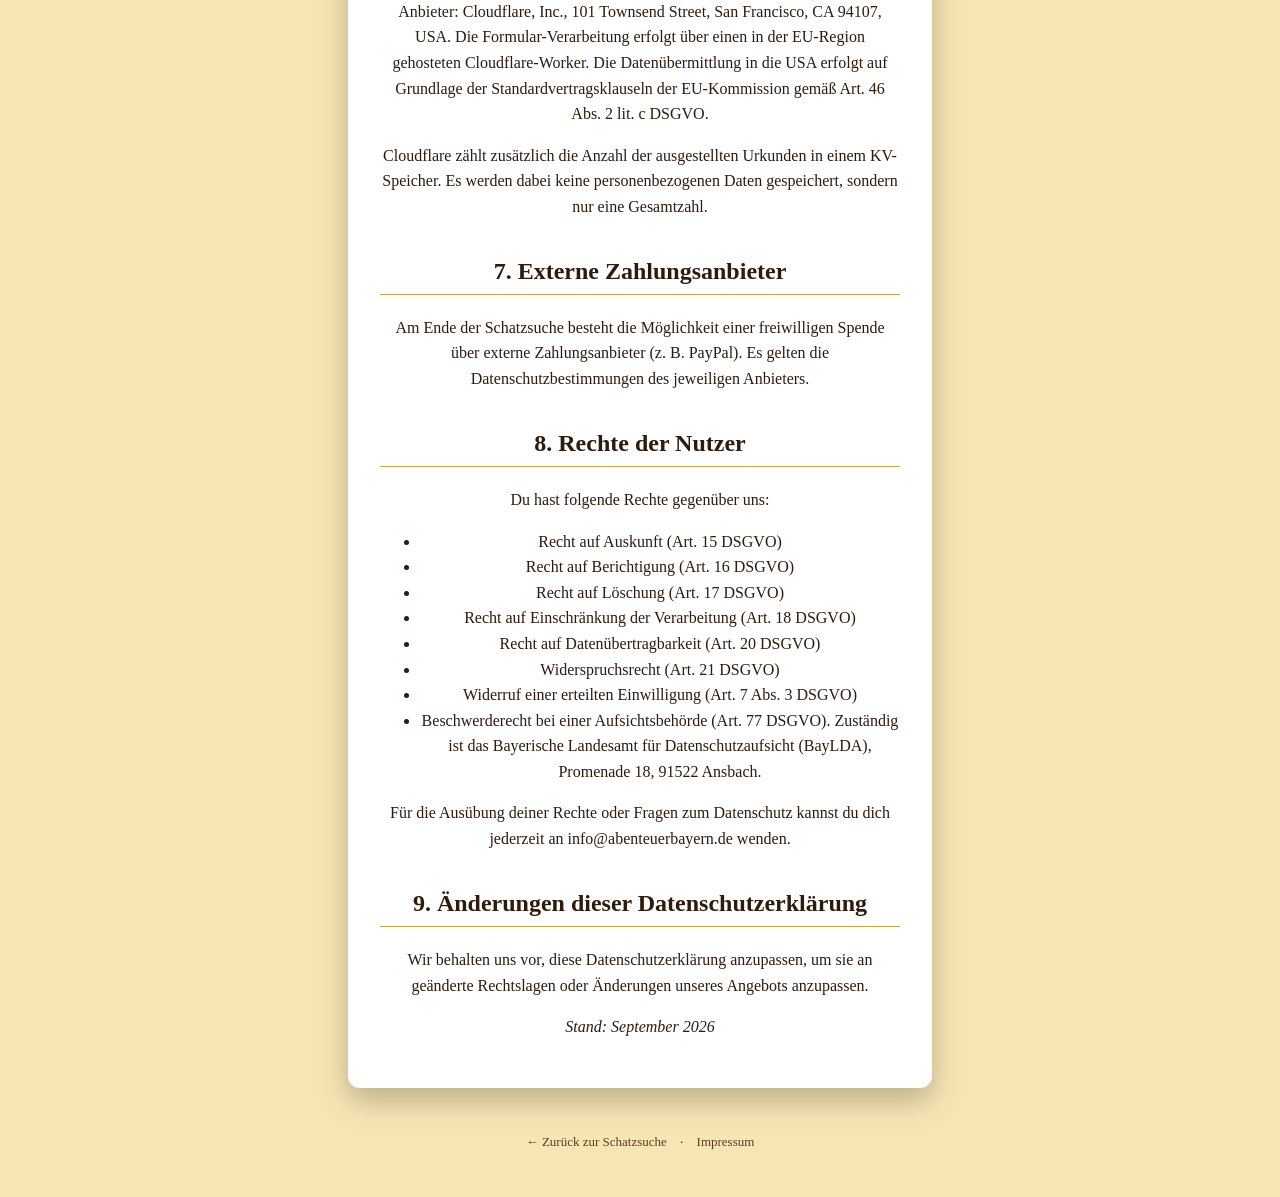
==== commit 1668f1e9: "Add files via upload" ====
--- a/datenschutz.html
+++ b/datenschutz.html
@@ -20,7 +20,7 @@
 <div class="card">
 
 <h1>Datenschutzerklärung</h1>
-<p><em>Zuletzt aktualisiert: Mai 2026</em></p>
+<p><em>Zuletzt aktualisiert: September 2026</em></p>
 
 <h2>1. Verantwortlicher</h2>
 <p>
@@ -205,7 +205,7 @@
   geänderte Rechtslagen oder Änderungen unseres Angebots anzupassen.
 </p>
 
-<p><em>Stand: Mai 2026</em></p>
+<p><em>Stand: September 2026</em></p>
 
 </div>
 
